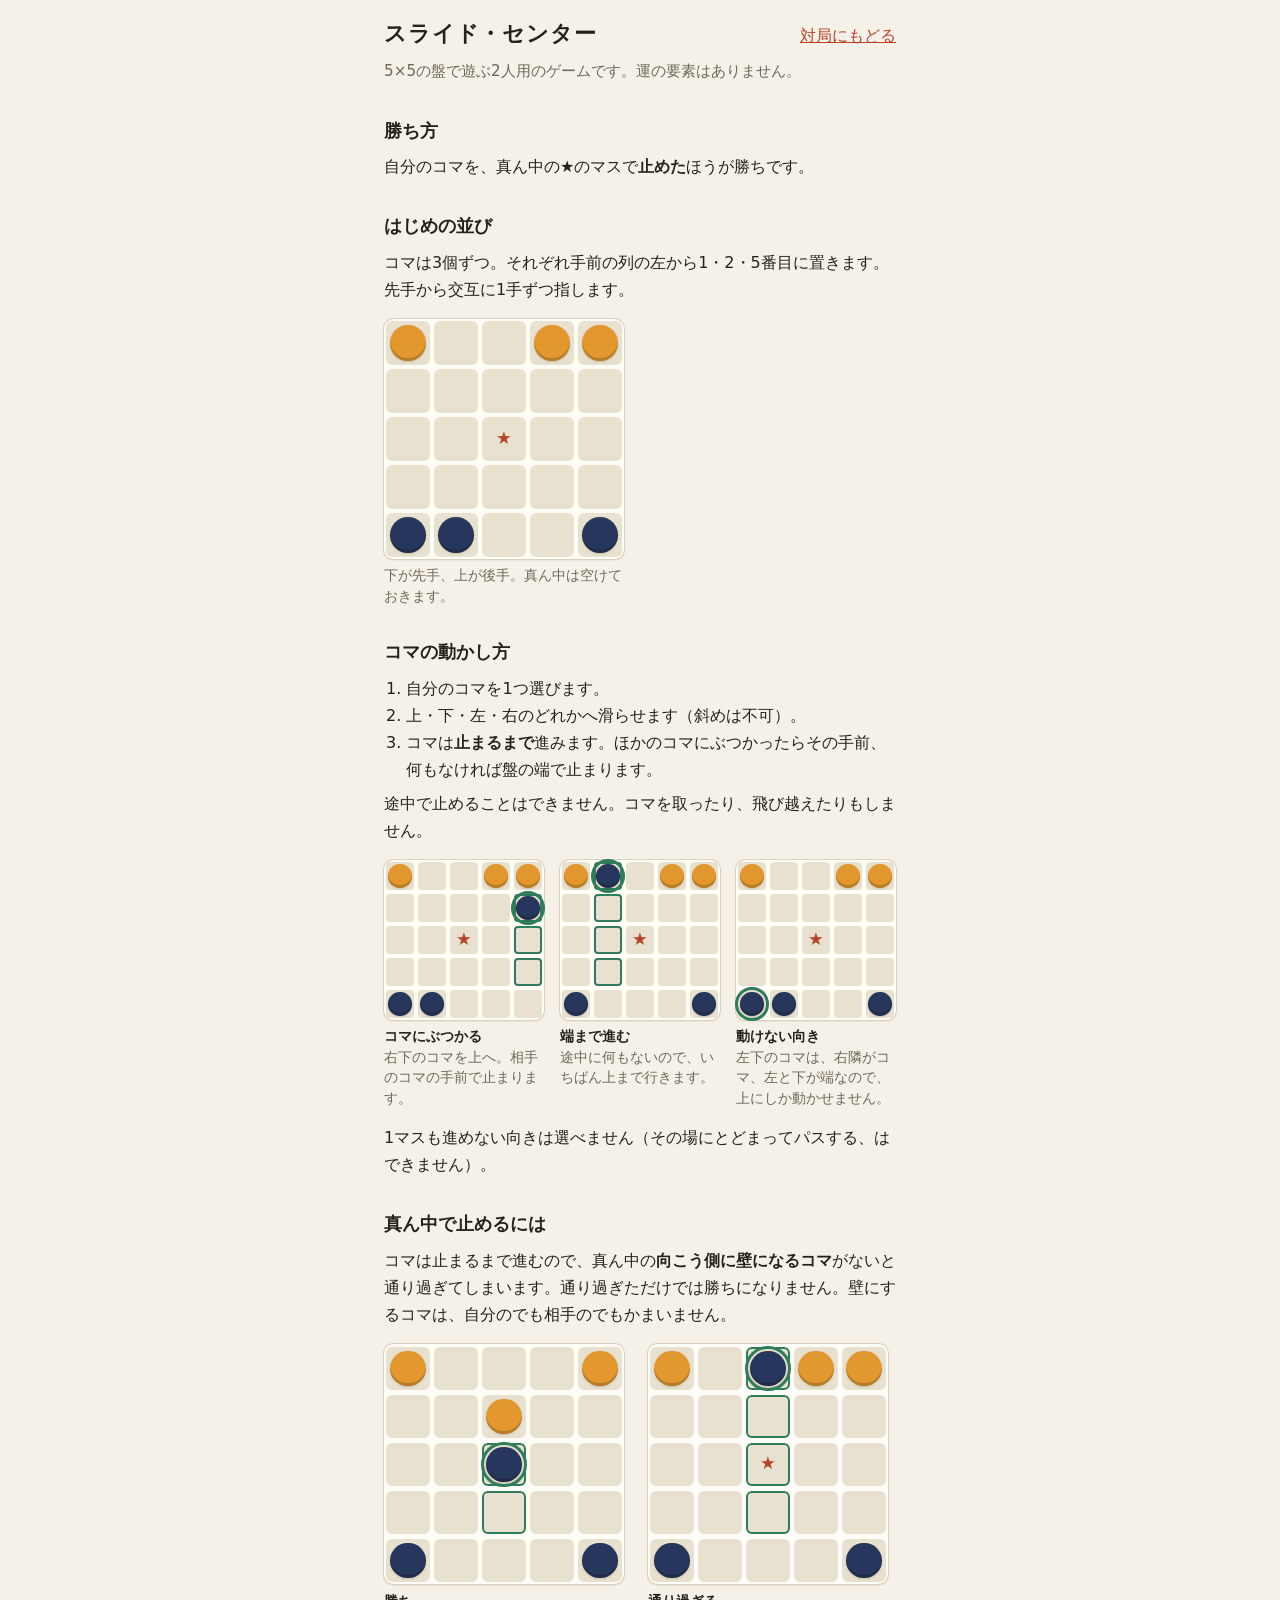
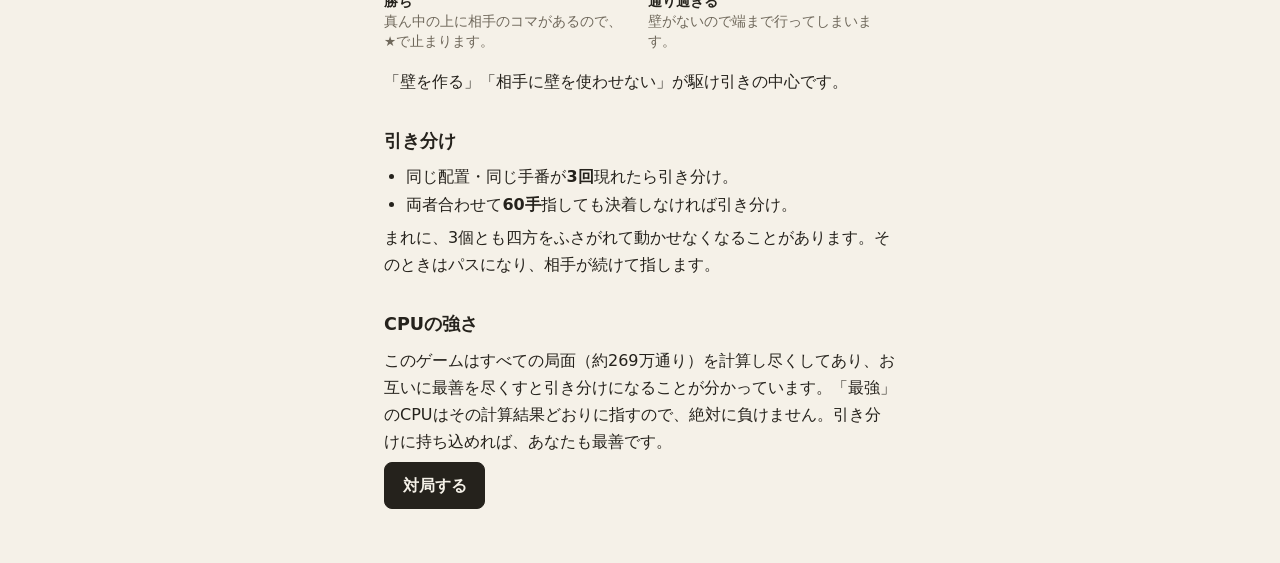
==== rules.html @ 45d9d7da "init" ====
<!doctype html>
<html lang="ja">
<head>
  <meta charset="utf-8">
  <meta name="viewport" content="width=device-width, initial-scale=1">
  <title>遊び方 | スライド・センター</title>
  <meta name="description" content="スライド・センターの遊び方。コマの動かし方、勝ち方、引き分けの決まり。">
  <meta name="robots" content="noindex">
  <meta name="theme-color" content="#f5f1e8">
  <link rel="icon" href="data:image/svg+xml,%3Csvg xmlns='http://www.w3.org/2000/svg' viewBox='0 0 100 100'%3E%3Ctext y='.9em' font-size='90'%3E%E2%98%85%3C/text%3E%3C/svg%3E">
  <link rel="stylesheet" href="style.css">
</head>
<body>
  <header class="site-header">
    <h1><a href="index.html">スライド・センター</a></h1>
    <nav><a href="index.html">対局にもどる</a></nav>
  </header>

  <main class="doc">
    <p class="lead">5×5の盤で遊ぶ2人用のゲームです。運の要素はありません。</p>

    <h2>勝ち方</h2>
    <p>自分のコマを、真ん中の★のマスで<strong>止めた</strong>ほうが勝ちです。</p>

    <h2>はじめの並び</h2>
    <p>コマは3個ずつ。それぞれ手前の列の左から1・2・5番目に置きます。先手から交互に1手ずつ指します。</p>
    <div class="examples">
      <figure>
        <div class="board" data-first="20,21,24" data-second="0,3,4"></div>
        <figcaption>下が先手、上が後手。真ん中は空けておきます。</figcaption>
      </figure>
    </div>

    <h2>コマの動かし方</h2>
    <ol>
      <li>自分のコマを1つ選びます。</li>
      <li>上・下・左・右のどれかへ滑らせます（斜めは不可）。</li>
      <li>コマは<strong>止まるまで</strong>進みます。ほかのコマにぶつかったらその手前、何もなければ盤の端で止まります。</li>
    </ol>
    <p>途中で止めることはできません。コマを取ったり、飛び越えたりもしません。</p>
    <div class="examples">
      <figure>
        <div class="board" data-first="20,21,24" data-second="0,3,4" data-move="24>9"></div>
        <figcaption><strong>コマにぶつかる</strong><br>右下のコマを上へ。相手のコマの手前で止まります。</figcaption>
      </figure>
      <figure>
        <div class="board" data-first="20,21,24" data-second="0,3,4" data-move="21>1"></div>
        <figcaption><strong>端まで進む</strong><br>途中に何もないので、いちばん上まで行きます。</figcaption>
      </figure>
      <figure>
        <div class="board" data-first="20,21,24" data-second="0,3,4" data-mark="20"></div>
        <figcaption><strong>動けない向き</strong><br>左下のコマは、右隣がコマ、左と下が端なので、上にしか動かせません。</figcaption>
      </figure>
    </div>
    <p>1マスも進めない向きは選べません（その場にとどまってパスする、はできません）。</p>

    <h2>真ん中で止めるには</h2>
    <p>コマは止まるまで進むので、真ん中の<strong>向こう側に壁になるコマ</strong>がないと通り過ぎてしまいます。通り過ぎただけでは勝ちになりません。壁にするコマは、自分のでも相手のでもかまいません。</p>
    <div class="examples">
      <figure>
        <div class="board" data-first="20,22,24" data-second="0,4,7" data-move="22>12"></div>
        <figcaption><strong>勝ち</strong><br>真ん中の上に相手のコマがあるので、★で止まります。</figcaption>
      </figure>
      <figure>
        <div class="board" data-first="20,22,24" data-second="0,3,4" data-move="22>2"></div>
        <figcaption><strong>通り過ぎる</strong><br>壁がないので端まで行ってしまいます。</figcaption>
      </figure>
    </div>
    <p>「壁を作る」「相手に壁を使わせない」が駆け引きの中心です。</p>

    <h2>引き分け</h2>
    <ul>
      <li>同じ配置・同じ手番が<strong>3回</strong>現れたら引き分け。</li>
      <li>両者合わせて<strong>60手</strong>指しても決着しなければ引き分け。</li>
    </ul>
    <p>まれに、3個とも四方をふさがれて動かせなくなることがあります。そのときはパスになり、相手が続けて指します。</p>

    <h2>CPUの強さ</h2>
    <p>このゲームはすべての局面（約269万通り）を計算し尽くしてあり、お互いに最善を尽くすと引き分けになることが分かっています。「最強」のCPUはその計算結果どおりに指すので、絶対に負けません。引き分けに持ち込めれば、あなたも最善です。</p>

    <p class="play-link"><a class="button primary" href="index.html">対局する</a></p>
  </main>

  <script type="module" src="js/diagram.js"></script>
</body>
</html>
---- style.css ----
:root {
  --bg: #f5f1e8;
  --surface: #fffdf7;
  --ink: #25221c;
  --muted: #6f685b;
  --line: #d8cfbd;
  --cell: #e9e1cf;
  --accent: #b8432b;
  --first: #27365c;
  --second: #e2982f;
  --target: #2f7d5b;
  --shadow: 0 1px 2px rgb(40 30 10 / 0.18);
  color-scheme: light dark;
}

@media (prefers-color-scheme: dark) {
  :root {
    --bg: #17181b;
    --surface: #202227;
    --ink: #eceae4;
    --muted: #a3a097;
    --line: #3a3d45;
    --cell: #2b2e35;
    --accent: #ef7d63;
    --first: #7d9bea;
    --second: #f2b552;
    --target: #5fc496;
    --shadow: 0 1px 2px rgb(0 0 0 / 0.5);
  }
}

* {
  box-sizing: border-box;
}

body {
  margin: 0;
  background: var(--bg);
  color: var(--ink);
  font-family: "Hiragino Sans", "Yu Gothic UI", "Yu Gothic", Meiryo, system-ui, sans-serif;
  line-height: 1.7;
  -webkit-text-size-adjust: 100%;
  touch-action: manipulation; /* ダブルタップでの拡大を防ぐ */
  -webkit-tap-highlight-color: transparent;
}

a {
  color: var(--accent);
}

.site-header {
  display: flex;
  align-items: baseline;
  justify-content: space-between;
  gap: 1rem;
  max-width: 34rem;
  margin: 0 auto;
  padding: 1rem 1rem 0;
}

.site-header h1 {
  margin: 0;
  font-size: 1.35rem;
  letter-spacing: 0.04em;
}

.site-header h1 a {
  color: inherit;
  text-decoration: none;
}

main {
  max-width: 34rem;
  margin: 0 auto;
  padding: 0 1rem 3rem;
}

.lead {
  margin: 0.25rem 0 1rem;
  color: var(--muted);
  font-size: 0.95rem;
}

/* ---- 対局者 ---- */

.players {
  display: flex;
  flex-wrap: wrap;
  gap: 0.25rem 1.25rem;
  margin-bottom: 0.6rem;
  font-size: 0.95rem;
}

.player {
  display: inline-flex;
  align-items: center;
  gap: 0.4rem;
}

.chip {
  width: 0.95em;
  height: 0.95em;
  border-radius: 50%;
  box-shadow: var(--shadow);
}

.chip.first,
.piece.first::before {
  background: var(--first);
}

.chip.second,
.piece.second::before {
  background: var(--second);
}

/* ---- 盤 ---- */

.board {
  position: relative;
  display: grid;
  grid-template-columns: repeat(5, minmax(0, 1fr));
  grid-template-rows: repeat(5, minmax(0, 1fr));
  width: min(100%, 27rem, 62svh);
  aspect-ratio: 1;
  margin: 0 auto;
  padding: 0;
  border-radius: 0.6rem;
  background: var(--surface);
  box-shadow: 0 0 0 1px var(--line), var(--shadow);
  touch-action: none;
  user-select: none;
  -webkit-user-select: none;
  -webkit-touch-callout: none; /* 長押しメニューを出さない */
}

.cell {
  position: relative;
  display: grid;
  place-items: center;
}

.cell::before {
  content: "";
  position: absolute;
  inset: 5%;
  border-radius: 14%;
  background: var(--cell);
}

.cell.center::after {
  content: "★";
  position: relative;
  color: var(--accent);
  font-size: clamp(1.2rem, 7vw, 2.2rem);
  line-height: 1;
}

.cell.last-from::before {
  box-shadow: inset 0 0 0 2px var(--line);
  background: transparent;
}

.cell.target {
  cursor: pointer;
}

.cell.target::before {
  box-shadow: inset 0 0 0 3px var(--target);
}

.cell.target:not(.center)::after {
  content: "";
  position: relative;
  width: 22%;
  height: 22%;
  border-radius: 50%;
  background: var(--target);
}

.piece {
  position: absolute;
  top: 0;
  left: 0;
  width: 20%;
  height: 20%;
  padding: 0;
  border: 0;
  background: none;
  transition: transform 200ms cubic-bezier(0.3, 0.7, 0.3, 1);
  -webkit-tap-highlight-color: transparent;
}

.piece::before {
  content: "";
  position: absolute;
  inset: 13%;
  border-radius: 50%;
  box-shadow: inset 0 -3px 0 rgb(0 0 0 / 0.18), var(--shadow);
}

.piece.movable {
  cursor: pointer;
}

.piece.selected::before {
  outline: 3px solid var(--target);
  outline-offset: 2px;
}

.piece:focus-visible {
  outline: none;
}

.piece:focus-visible::before {
  outline: 3px solid var(--ink);
  outline-offset: 2px;
}

.piece.winner::before {
  outline: 4px solid var(--accent);
  outline-offset: 2px;
}

/* ---- 状況表示 ---- */

.status {
  min-height: 3.6rem;
  margin: 0.8rem 0 0;
  text-align: center;
}

.status p {
  margin: 0;
}

.status-main {
  font-weight: 700;
}

.status-sub {
  color: var(--muted);
  font-size: 0.88rem;
}

.result {
  margin: 0.5rem 0 0;
  padding: 1rem;
  border-radius: 0.6rem;
  background: var(--surface);
  box-shadow: 0 0 0 1px var(--line);
  text-align: center;
}

.result p {
  margin: 0;
}

.result-text {
  font-size: 1.4rem;
  font-weight: 700;
}

.result-detail {
  color: var(--muted);
  font-size: 0.9rem;
}

.result .button {
  margin-top: 0.8rem;
}

/* ---- 設定 ---- */

.settings {
  display: grid;
  gap: 0.8rem;
  margin-top: 1.5rem;
  padding-top: 1.2rem;
  border-top: 1px solid var(--line);
}

fieldset {
  min-width: 0;
  margin: 0;
  padding: 0;
  border: 0;
}

legend {
  padding: 0;
  margin-bottom: 0.25rem;
  color: var(--muted);
  font-size: 0.85rem;
}

.segmented {
  display: flex;
  border-radius: 0.5rem;
  background: var(--surface);
  box-shadow: 0 0 0 1px var(--line);
  overflow: hidden;
}

.segmented label {
  flex: 1;
  position: relative;
  text-align: center;
  cursor: pointer;
}

.segmented input {
  position: absolute;
  opacity: 0;
  inset: 0;
  margin: 0;
  cursor: pointer;
}

.segmented span {
  display: block;
  padding: 0.7rem 0.25rem; /* 指で押しやすい高さ */
  font-size: 0.95rem;
}

.segmented label + label span {
  border-left: 1px solid var(--line);
}

.segmented input:checked + span {
  background: var(--ink);
  color: var(--bg);
  font-weight: 700;
}

.segmented input:focus-visible + span {
  outline: 3px solid var(--target);
  outline-offset: -3px;
}

.button {
  justify-self: start;
  min-height: 2.75rem;
  padding: 0.55rem 1.1rem;
  border: 1px solid var(--line);
  border-radius: 0.5rem;
  background: var(--surface);
  color: var(--ink);
  font: inherit;
  cursor: pointer;
}

.button.primary {
  border-color: var(--ink);
  background: var(--ink);
  color: var(--bg);
  font-weight: 700;
}

.button:focus-visible {
  outline: 3px solid var(--target);
  outline-offset: 2px;
}

/* ---- 遊び方ページ ---- */

.doc h2 {
  margin: 2rem 0 0.4rem;
  font-size: 1.1rem;
}

.doc p,
.doc ul,
.doc ol {
  margin: 0.4rem 0;
}

.doc ul,
.doc ol {
  padding-left: 1.4rem;
}

.examples {
  display: grid;
  grid-template-columns: repeat(auto-fit, minmax(9.5rem, 1fr));
  gap: 1rem;
  margin: 1rem 0;
}

figure {
  max-width: 15rem;
  margin: 0;
}

figure .board {
  width: 100%;
  touch-action: auto;
}

figure .cell.center::after {
  font-size: 1.1rem;
}

figcaption {
  margin-top: 0.4rem;
  color: var(--muted);
  font-size: 0.85rem;
  line-height: 1.5;
}

figcaption strong {
  color: var(--ink);
}

.cell.path::before {
  box-shadow: inset 0 0 0 2px var(--target);
}

.piece.marked::before {
  outline: 3px solid var(--target);
  outline-offset: 2px;
}

.play-link {
  margin-top: 2rem;
}

.play-link .button {
  display: inline-block;
  text-decoration: none;
}

@media (prefers-reduced-motion: reduce) {
  .piece {
    transition: none !important;
  }
}
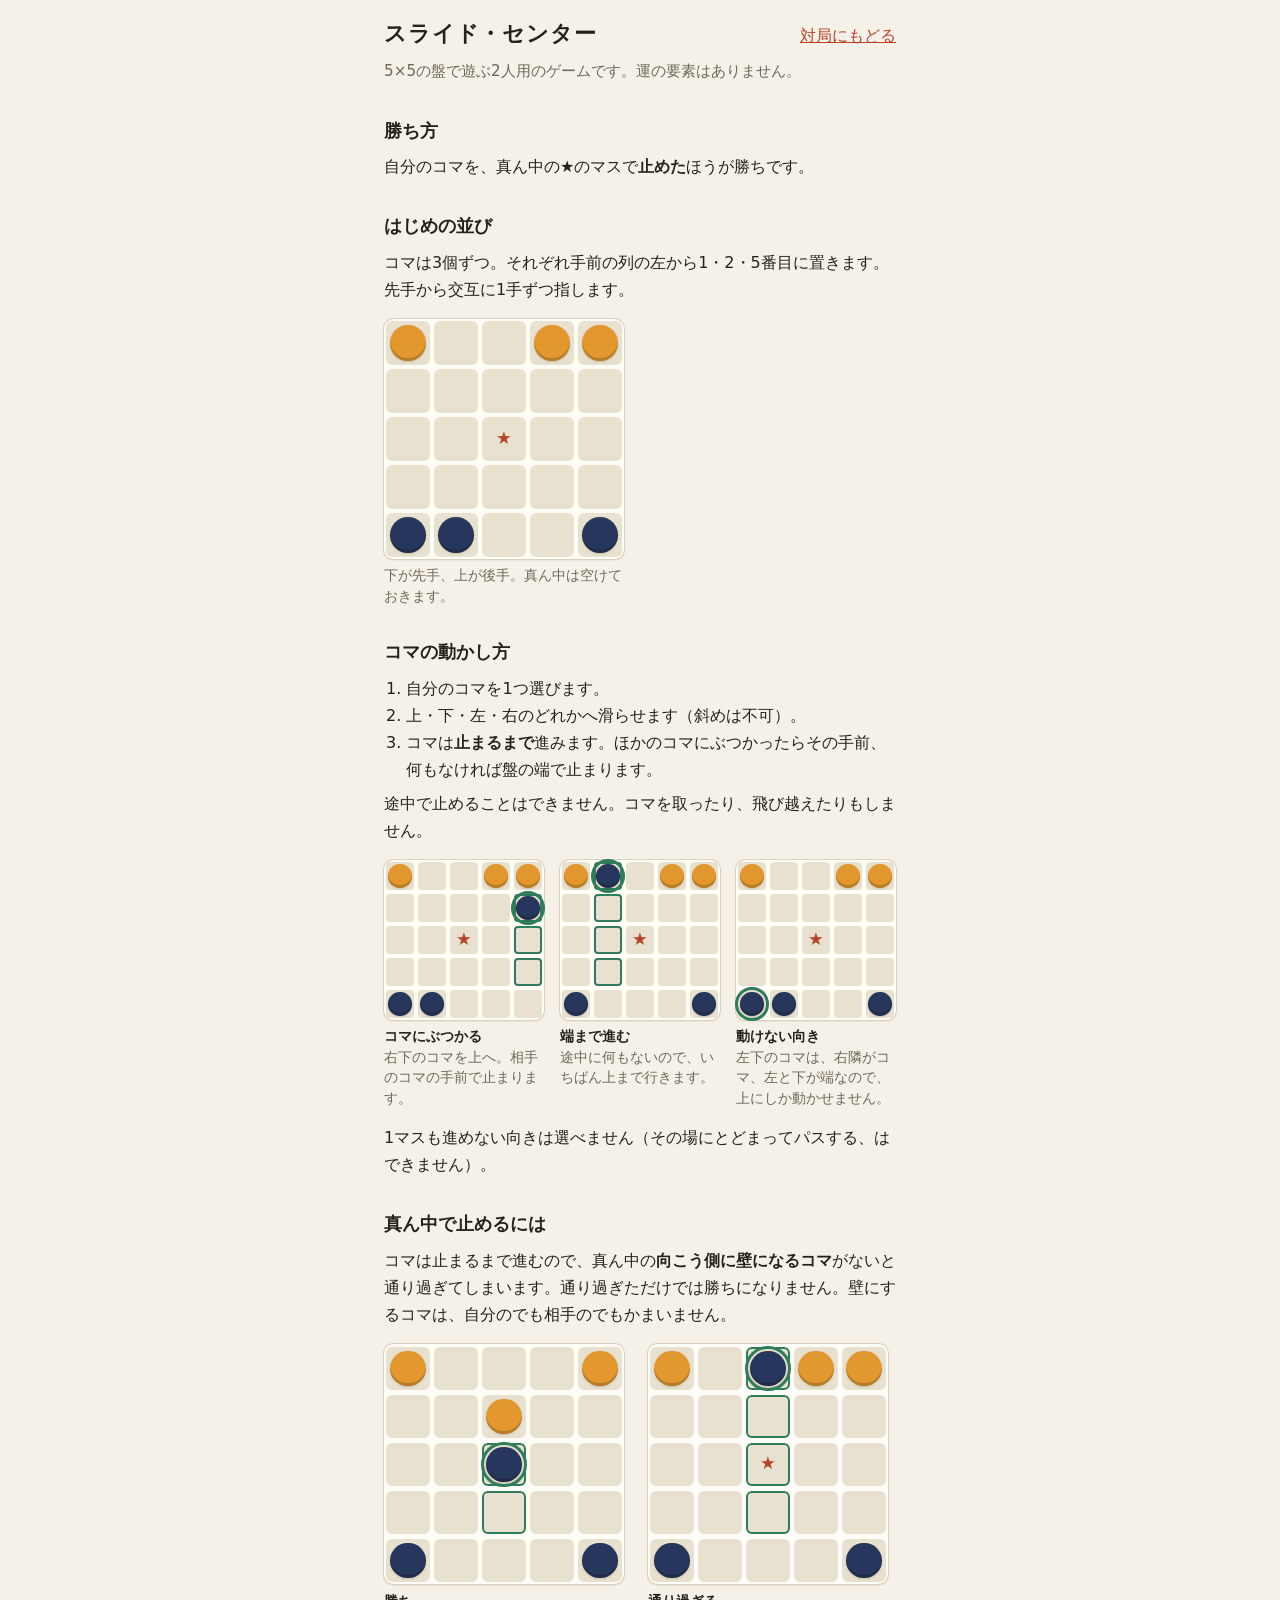
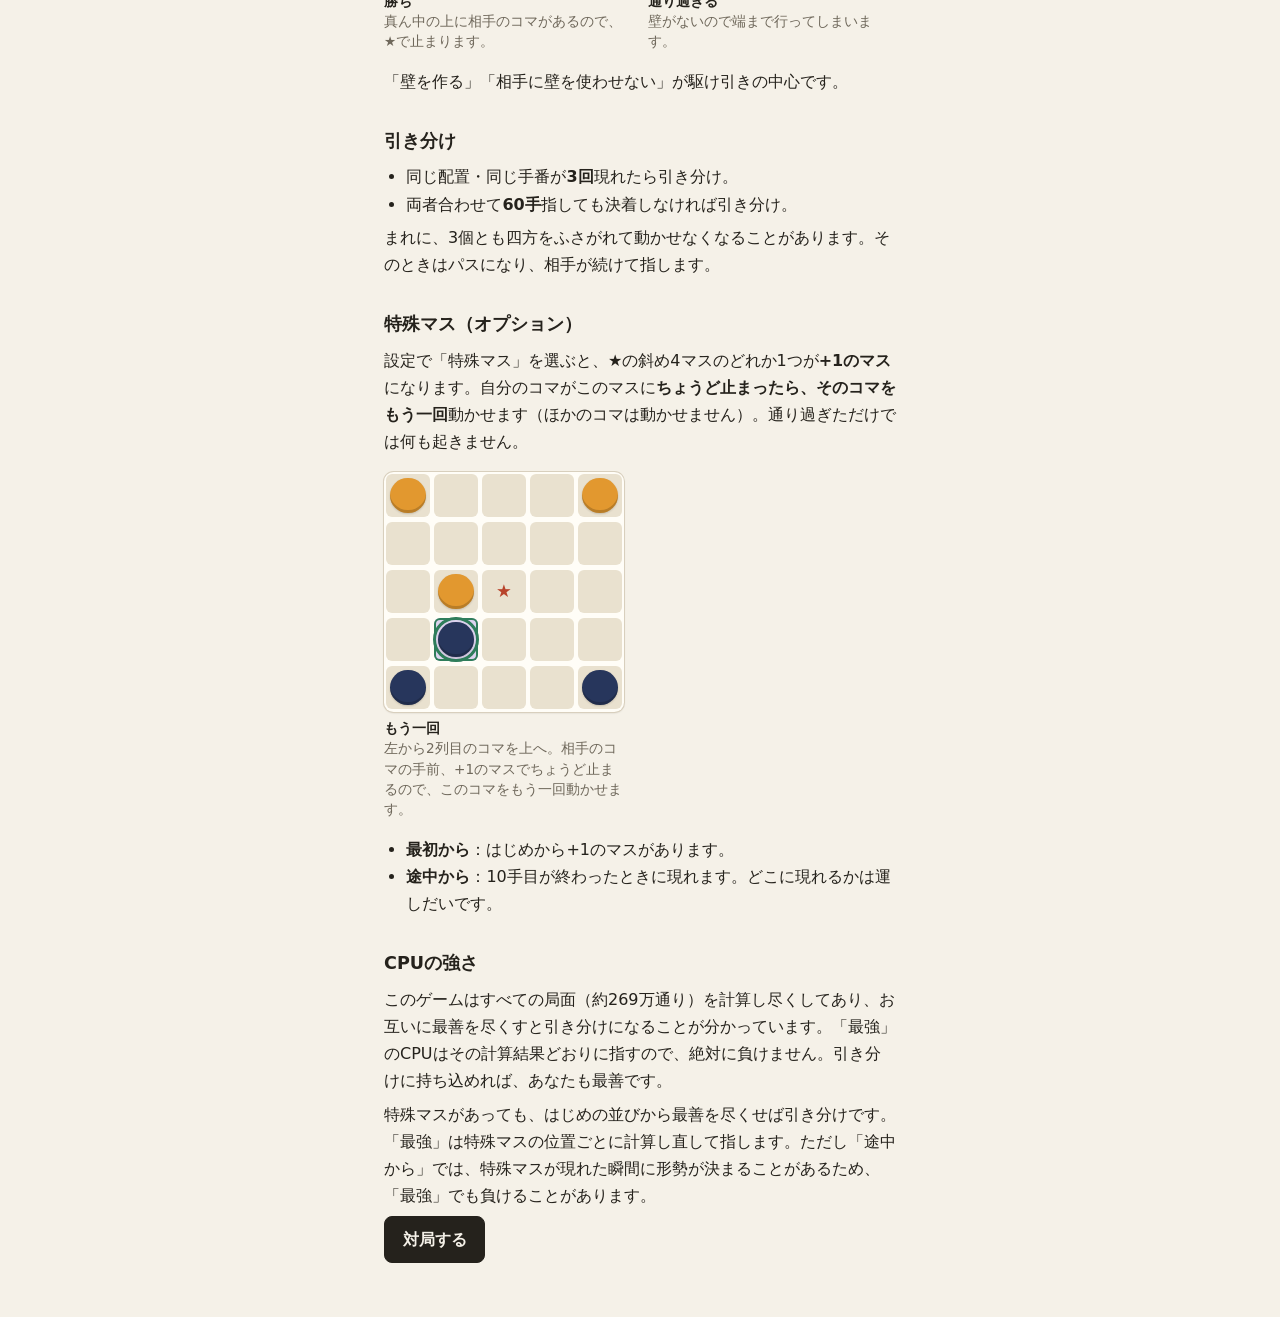
==== commit dc69e46c: "特殊マス（ちょうど止まると同じコマをもう一回動かせる）をオプションで追加 - 設定で「なし／最初から／途中から（10手目のあと）」を選べる。位置は★の斜め4マスからランダム - もう一回動かせるのは特" ====
--- a/rules.html
+++ b/rules.html
@@ -75,8 +75,22 @@
     </ul>
     <p>まれに、3個とも四方をふさがれて動かせなくなることがあります。そのときはパスになり、相手が続けて指します。</p>
 
+    <h2>特殊マス（オプション）</h2>
+    <p>設定で「特殊マス」を選ぶと、★の斜め4マスのどれか1つが<strong>+1のマス</strong>になります。自分のコマがこのマスに<strong>ちょうど止まったら、そのコマをもう一回</strong>動かせます（ほかのコマは動かせません）。通り過ぎただけでは何も起きません。</p>
+    <div class="examples">
+      <figure>
+        <div class="board" data-first="20,21,24" data-second="0,4,11" data-bonus="16" data-move="21>16"></div>
+        <figcaption><strong>もう一回</strong><br>左から2列目のコマを上へ。相手のコマの手前、+1のマスでちょうど止まるので、このコマをもう一回動かせます。</figcaption>
+      </figure>
+    </div>
+    <ul>
+      <li><strong>最初から</strong>：はじめから+1のマスがあります。</li>
+      <li><strong>途中から</strong>：10手目が終わったときに現れます。どこに現れるかは運しだいです。</li>
+    </ul>
+
     <h2>CPUの強さ</h2>
     <p>このゲームはすべての局面（約269万通り）を計算し尽くしてあり、お互いに最善を尽くすと引き分けになることが分かっています。「最強」のCPUはその計算結果どおりに指すので、絶対に負けません。引き分けに持ち込めれば、あなたも最善です。</p>
+    <p>特殊マスがあっても、はじめの並びから最善を尽くせば引き分けです。「最強」は特殊マスの位置ごとに計算し直して指します。ただし「途中から」では、特殊マスが現れた瞬間に形勢が決まることがあるため、「最強」でも負けることがあります。</p>
 
     <p class="play-link"><a class="button primary" href="index.html">対局する</a></p>
   </main>
--- a/style.css
+++ b/style.css
@@ -9,6 +9,8 @@
   --first: #27365c;
   --second: #e2982f;
   --target: #2f7d5b;
+  --bonus: #6a4fb3;
+  --bonus-bg: #ddd3ef;
   --shadow: 0 1px 2px rgb(40 30 10 / 0.18);
   color-scheme: light dark;
 }
@@ -25,6 +27,8 @@
     --first: #7d9bea;
     --second: #f2b552;
     --target: #5fc496;
+    --bonus: #c3b0ff;
+    --bonus-bg: #3d3654;
     --shadow: 0 1px 2px rgb(0 0 0 / 0.5);
   }
 }
@@ -121,6 +125,7 @@
   display: grid;
   grid-template-columns: repeat(5, minmax(0, 1fr));
   grid-template-rows: repeat(5, minmax(0, 1fr));
+  width: min(100%, 27rem, 62vh); /* svh 非対応ブラウザ向け */
   width: min(100%, 27rem, 62svh);
   aspect-ratio: 1;
   margin: 0 auto;
@@ -128,10 +133,12 @@
   border-radius: 0.6rem;
   background: var(--surface);
   box-shadow: 0 0 0 1px var(--line), var(--shadow);
-  touch-action: none;
+  /* 空きマスではページのスクロールを許し、コマの上だけスワイプ操作に使う */
+  touch-action: manipulation;
   user-select: none;
   -webkit-user-select: none;
   -webkit-touch-callout: none; /* 長押しメニューを出さない */
+  -webkit-tap-highlight-color: transparent;
 }
 
 .cell {
@@ -161,6 +168,36 @@
   background: transparent;
 }
 
+/* 特殊マス：ちょうど止まると、もう一回動かせる */
+.cell.bonus::before {
+  background: var(--bonus-bg);
+}
+
+.cell.bonus::after {
+  content: "+1";
+  position: relative;
+  color: var(--bonus);
+  font-size: clamp(0.85rem, 4.5vw, 1.35rem);
+  font-weight: 700;
+  line-height: 1;
+}
+
+.cell.bonus.appear::before {
+  animation: bonus-appear 900ms ease-out 2;
+}
+
+@keyframes bonus-appear {
+  0% {
+    box-shadow: inset 0 0 0 0 var(--bonus);
+  }
+  40% {
+    box-shadow: inset 0 0 0 5px var(--bonus);
+  }
+  100% {
+    box-shadow: inset 0 0 0 0 var(--bonus);
+  }
+}
+
 .cell.target {
   cursor: pointer;
 }
@@ -169,7 +206,7 @@
   box-shadow: inset 0 0 0 3px var(--target);
 }
 
-.cell.target:not(.center)::after {
+.cell.target:not(.center):not(.bonus)::after {
   content: "";
   position: relative;
   width: 22%;
@@ -188,6 +225,7 @@
   border: 0;
   background: none;
   transition: transform 200ms cubic-bezier(0.3, 0.7, 0.3, 1);
+  touch-action: none;
   -webkit-tap-highlight-color: transparent;
 }
 
@@ -394,6 +432,9 @@
 
 figure .board {
   width: 100%;
+}
+
+figure .piece {
   touch-action: auto;
 }
 
@@ -430,8 +471,23 @@
   text-decoration: none;
 }
 
+.hint {
+  margin: 0.3rem 0 0;
+  color: var(--muted);
+  font-size: 0.8rem;
+  line-height: 1.5;
+}
+
+figure .cell.bonus::after {
+  font-size: 0.7rem;
+}
+
 @media (prefers-reduced-motion: reduce) {
   .piece {
     transition: none !important;
   }
-}
+
+  .cell.bonus.appear::before {
+    animation: none;
+  }
+}
